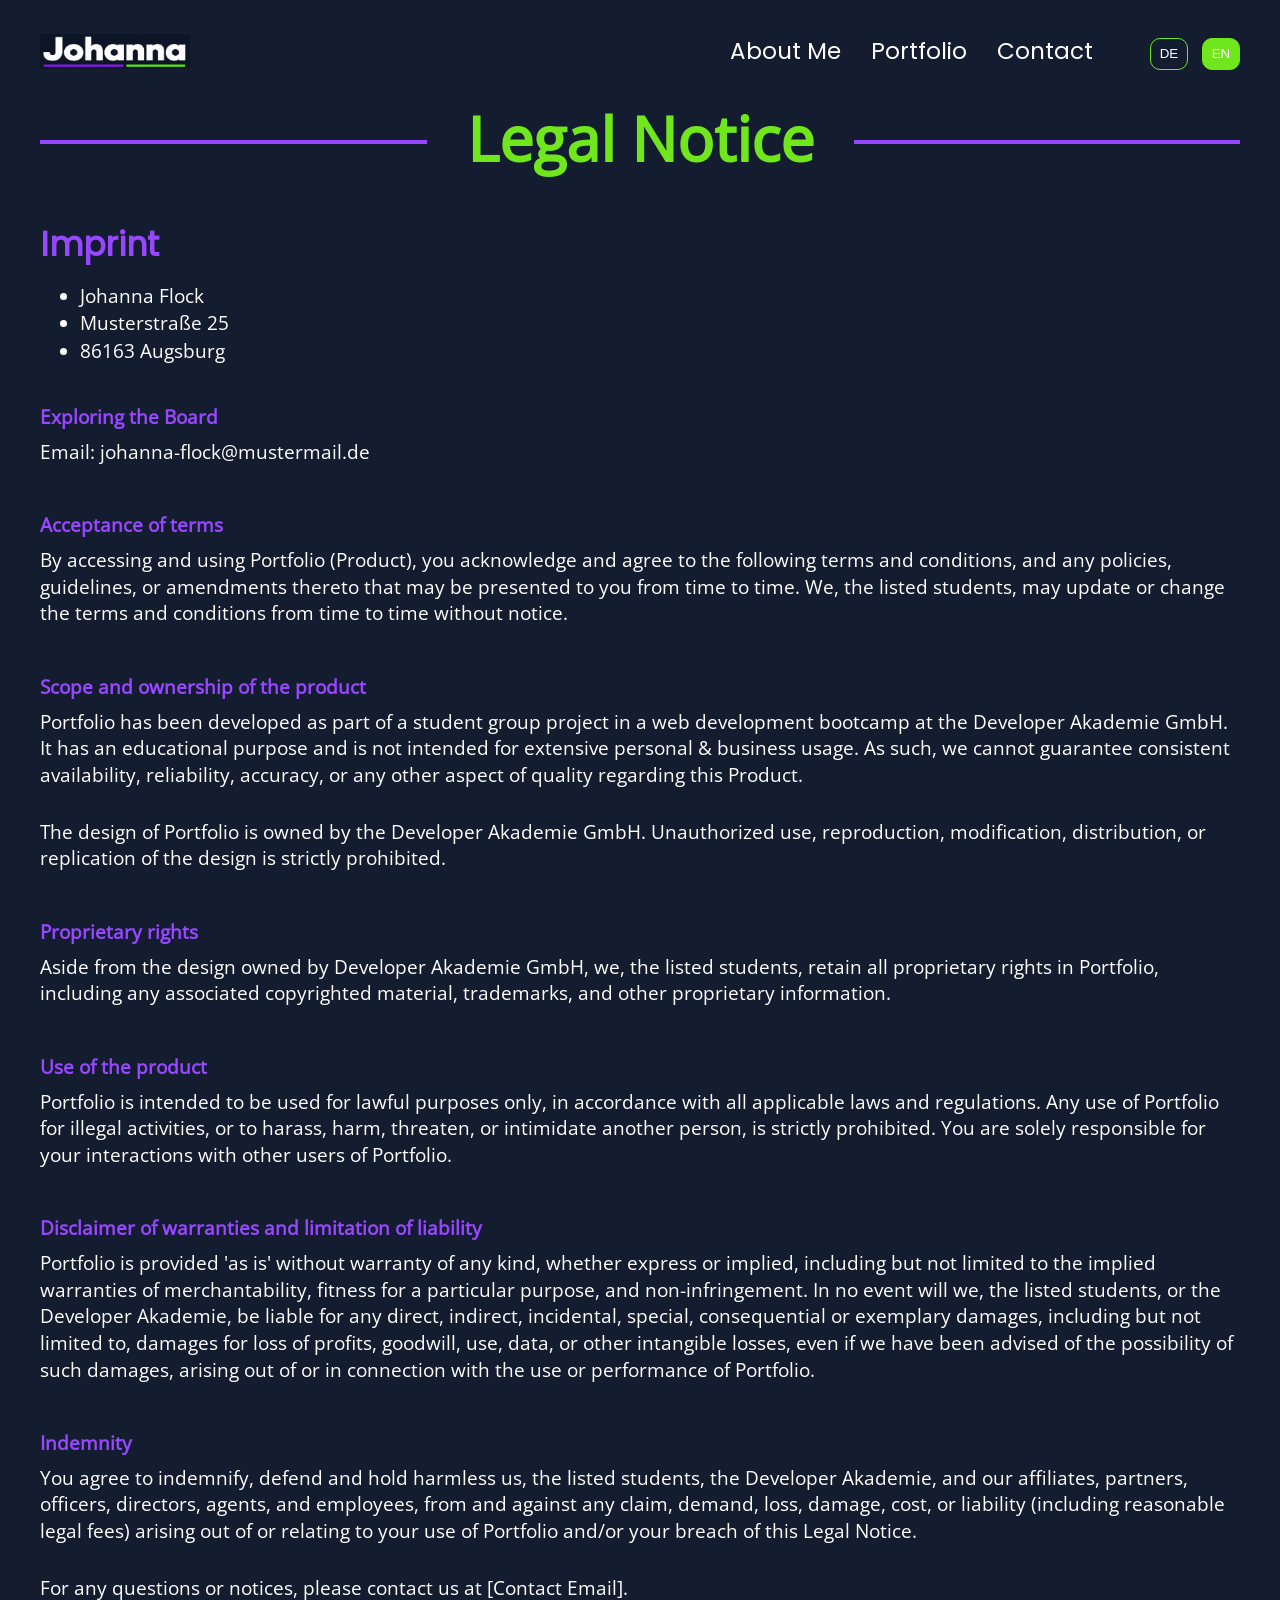
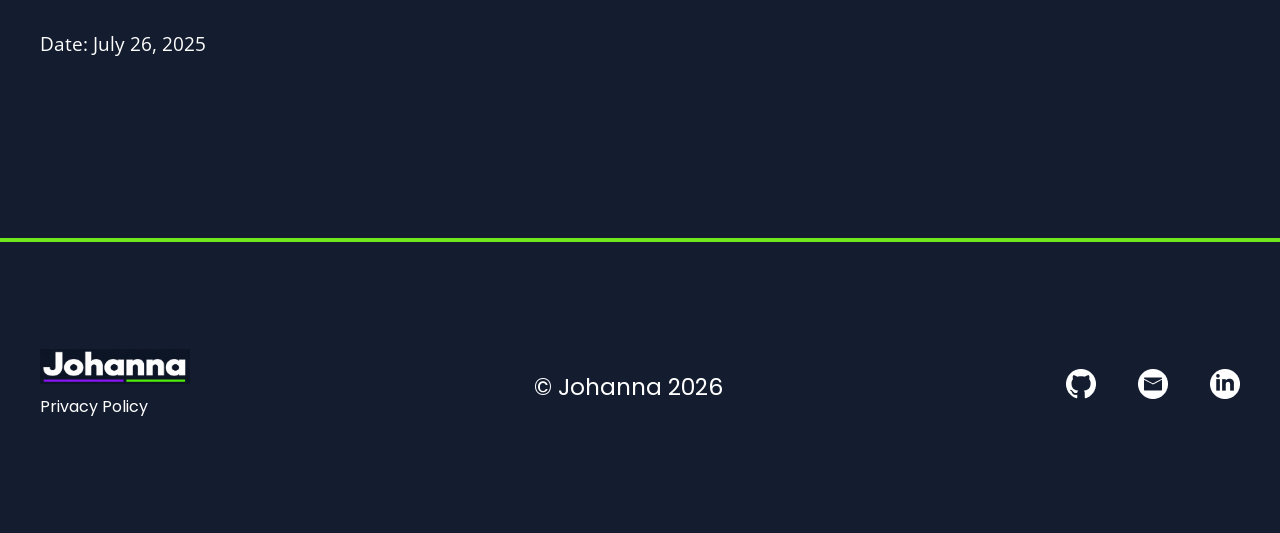
==== legal_notice.html @ 37750cba "legal notice, privacy policy responsive + translation, small adjustments mobile index.html" ====
<!DOCTYPE html>
<html lang="de">

<head>
    <meta charset="UTF-8">
    <meta name="viewport" content="width=device-width, initial-scale=1.0">
    <title>Legal_Notice</title>
    <link rel="stylesheet" href="css/style.css">
    <link rel="stylesheet" href="css/nav.css">
    <link rel="stylesheet" href="css/sections.css">
    <link rel="stylesheet" href="css/footer.css">
    <link rel="stylesheet" href="css/legal_notice.css">
</head>

<body>

    <!-- =========================
         HEADER / NAVBAR
    ========================== -->
    <header class="header">
        <nav class="navbar">
            <div class="navbar_container">
                <div class="navbar_name">
                    <a href="index.html#hero" class="nav_hero">
                        <img src="icons/Johannalogo.png" alt="Johanna Flock" class="nav_hero_img">
                    </a>
                </div>
                <div class="navbar_menu">
                    <div class="nav_links">
                        <a href="index.html#about" class="nav_btn subtitles" data-i18n="aboutTitle">
                            About me
                        </a>

                        <a href="index.html#portfolio" class="nav_btn subtitles" data-i18n="portfolioTitle">
                            Portfolio
                        </a>

                        <a href="index.html#contact" class="nav_btn subtitles" data-i18n="contactTitle">
                            Contact
                        </a>
                    </div>

                    <div class="language_switch">
                        <button class="language_btn active_language_button" data-language="de">
                            DE
                        </button>

                        <button class="language_btn" data-language="en">
                            EN
                        </button>
                    </div>

                </div>
                <button class="burger_menu" aria-label="Open menu" aria-expanded="false" aria-controls="mobile_menu">

                    <span></span>
                    <span></span>
                    <span></span>

                </button>

            </div>
            <div class="mobile_menu_overlay" id="mobile_menu">

                <div class="mobile_menu_content">

                    <div class="mobile_nav_links">

                        <a href="index.html#about" class="nav_btn subtitles mobile_nav_btn" data-i18n="aboutTitle">
                            About me
                        </a>

                        <a href="index.html#portfolio" class="nav_btn subtitles mobile_nav_btn" data-i18n="portfolioTitle">
                            Portfolio
                        </a>

                        <a href="index.html#contact" class="nav_btn subtitles mobile_nav_btn" data-i18n="contactTitle">
                            Contact
                        </a>

                        <div class="language_switch mobile_language_switch">
                            <button class="bold_font active_language_button" data-language="de">
                                DE
                            </button>

                            <span class="language_separator">/</span>

                            <button class="bold_font" data-language="en">
                                EN
                            </button>
                        </div>

                    </div>

                </div>

            </div>

        </nav>
    </header>

    <section class="legal_notice_section">
        <div class="legal_notice_wrapper">
            <a href="index.html" class="back_btn_link" >
                <img src="icons/goback.svg" alt="Back Button" class="back_btn">
            </a>
            <div class="legal_notice_head">
                <div class="violet_line_legal_notice"></div>
                <h5 data-i18n="legalNotice">Legal Notice</h5>
                <div class="violet_line_legal_notice2"></div>
            </div>
            <div class="legal_notice_content">
                <h4 class="different_font_size_h4" data-i18n="imprint">Imprint</h4>
                <ul>
                    <li>Johanna Flock</li>
                    <li>Musterstraße 25</li>
                    <li>86163 Augsburg</li>
                </ul>
                <p class="bold_violet_text" data-i18n="exploringBoard">Exploring the Board</p>
                <p class="legal_notice_text" data-i18n="email">Email: johanna-flock@mustermail.de<a href="mailto:johanna.j.f@web.de">
                    </a></p>
                <p class="bold_violet_text" data-i18n="acceptanceOfTerms">Acceptance of terms</p>
                <p class="legal_notice_text" data-i18n="acknowledgment"> >
                    By accessing and using Portfolio (Product), you acknowledge and agree to the following terms and
                    conditions, and any policies, guidelines, or amendments thereto that may be presented to you from
                    time to time. We, the listed students, may update or change the terms and conditions from time to
                    time without notice.</p>
                <p class="bold_violet_text" data-i18n="scopeAndOwnership">Scope and ownership of the product</p>
                <p class="legal_notice_text" data-i18n="portfolioDevelopment">
                    Portfolio has been developed as part of a student group project in a web development bootcamp at the
                    Developer Akademie GmbH. It has an educational purpose and is not intended for extensive personal &
                    business usage. As such, we cannot guarantee consistent availability, reliability, accuracy, or any
                    other aspect of quality regarding this Product.
                </p>
                <p class="legal_notice_text" data-i18n="designOwnership">
                    The design of Portfolio is owned by the Developer Akademie GmbH. Unauthorized use, reproduction,
                    modification, distribution, or replication of the design is strictly prohibited.
                </p>
                <p class="bold_violet_text" data-i18n="proprietaryRights">Proprietary rights</p>
                <p class="legal_notice_text" data-i18n="studentOwnership">Aside from the design owned by Developer Akademie GmbH, we, the listed
                    students, retain all
                    proprietary rights in Portfolio, including any associated copyrighted material, trademarks, and
                    other proprietary information.</p>
                <p class="bold_violet_text" data-i18n="useOfProduct">Use of the product</p>
                <p class="legal_notice_text" data-i18n="lawfulUse">
                    Portfolio is intended to be used for lawful purposes only, in accordance with all applicable laws
                    and regulations. Any use of Portfolio for illegal activities, or to harass, harm, threaten, or
                    intimidate another person, is strictly prohibited. You are solely responsible for your interactions
                    with other users of Portfolio.</p>
                <p class="bold_violet_text" data-i18n="disclaimerOfWarranties">Disclaimer of warranties and limitation of liability</p>
                <p class="legal_notice_text" data-i18n="portfolioProvidedAsIs">
                    Portfolio is provided "as is" without warranty of any kind, whether express
                    or implied, including but
                    not limited to the implied warranties of merchantability, fitness for a particular purpose, and
                    non-infringement. In no event will we, the listed students, or the Developer Akademie, be liable for
                    any direct, indirect, incidental, special, consequential or exemplary damages, including but not
                    limited to, damages for loss of profits, goodwill, use, data, or other intangible losses, even if we
                    have been advised of the possibility of such damages, arising out of or in connection with the use
                    or performance of Portfolio.</p>
                <p class="bold_violet_text" data-i18n="indemnity">Indemnity</p>
                <p class="legal_notice_text" data-i18n="yourAgreement">
                    You agree to indemnify, defend and hold harmless us, the listed students,
                    the Developer Akademie, and
                    our affiliates, partners, officers, directors, agents, and employees, from and against any claim,
                    demand, loss, damage, cost, or liability (including reasonable legal fees) arising out of or
                    relating to your use of Portfolio and/or your breach of this Legal Notice.</p>
                <p class="legal_notice_text" data-i18n="contactInformation">
                    For any questions or notices, please contact us at [Contact Email].
                </p>
                <p class="legal_notice_text" data-i18n="date">Date: July 26, 2025</p>











            </div>

        </div>

    </section>

    <footer class="portfolio_footer">
        <div class="footer_wrapper">
            <div class="footer_links">
                <a href="index.html#hero" class="nav_hero">
                    <img src="icons/Johannalogo.png" alt="Johanna Flock" class="nav_hero_img">
                </a>
                <a href="privacy_policy.html" class="footer_link">
                    Privacy Policy
                </a>
            </div>
            <p>&copy; Johanna 2026</p>
            <div class="footer_social_media">
                <a href="https://github.com/Johanna-Flock" target="_blank">
                    <img src="icons/github button.png" alt="GitHub" class="social_media_icon">
                </a>

                <a href="mailto:johanna.j.f@web.de">
                    <img src="icons/email button.png" alt="Email" class="social_media_icon">
                </a>

                <a href="https://www.linkedin.com" target="_blank">
                    <img src="icons/linkedin button.png" alt="LinkedIn" class="social_media_icon">
                </a>
            </div>
        </div>
        <div class="footer_wrapper_mobile">

            <a href="index.html#hero" class="nav_hero">
                <img src="icons/Johannalogo.png" alt="Johanna Flock" class="nav_hero_img">
            </a>
            <p>&copy; Johanna 2026</p>
            <div class="footer_social_media">
                <a href="https://github.com/Johanna-Flock" target="_blank">
                    <img src="icons/github button.png" alt="GitHub" class="social_media_icon">
                </a>

                <a href="mailto:johanna.j.f@web.de">
                    <img src="icons/email button.png" alt="Email" class="social_media_icon">
                </a>

                <a href="https://www.linkedin.com" target="_blank">
                    <img src="icons/linkedin button.png" alt="LinkedIn" class="social_media_icon">
                </a>
            </div>

            <div class="footer_links">
                <a href="privacy_policy.html" class="footer_link">
                    Privacy Policy
                </a>
            </div>

        </div>

    </footer>

    <script src="js/script.js"></script>
    <script src="js/translation.js"></script>

</body>

</html>
---- css/style.css ----
@font-face {
    font-family: 'Poppins';
    src: url('../fonts/Poppins-Regular.ttf') format('truetype');
    font-weight: 400;
    font-style: normal;
}

@font-face {
    font-family: 'Montserrat';
    src: url('../fonts/Montserrat-VariableFont_wght.ttf') format('truetype');
    font-weight: 400;
    font-style: normal;
}

@font-face {
    font-family: 'Open Sans';
    src: url('../fonts/OpenSans-VariableFont_wdth\,wght.ttf') format('truetype');
    font-weight: 400;
    font-style: normal;
}

h1 {
    font-family: Poppins;
    font-weight: 700;
    font-size: 128px;
    line-height: 120%;
    letter-spacing: 0%;
    margin: 0;
}

h2 {
    font-family: Poppins;
    font-weight: 700;
    font-size: 90px;
    line-height: 120%;
    letter-spacing: 0%;
    margin: 0;
}

h3 {
    font-family: Poppins;
    font-weight: 700;
    font-size: 32px;
    line-height: 120%;
    letter-spacing: 0%;
    margin: 0;
}

h4 {
    font-family: Poppins;
    font-weight: 700;
    font-size: 32px;
    line-height: 120%;
    letter-spacing: 0%;
    margin-top: 0;
    color: #9747FF;
    margin-bottom: 27px;
}

h5 {
    font-family: Open Sans;
    font-weight: 700;
    font-style: Bold;
    font-size: 61px;
    line-height: 120%;
    letter-spacing: 0%;
    color: #70E61C;
    margin-bottom:50px; 
}

.subtitles {
    font-family: Poppins;
    font-weight: 400;
    font-style: Regular;
    font-size: 23px;
    line-height: 120%;
    letter-spacing: 0%;
}

body {
    font-family: Poppins;
    font-weight: 400;
    font-style: Regular;
    font-size: 23px;
    line-height: 120%;
    letter-spacing: 0%;
    background: #141D2F;
    color: #FFFFFF;
    margin: 0;
}

@media (max-width: 1024px) {

    h2 {
        font-size: 70px;
    }

}

@media (max-width: 800px) {

    h2 {
        font-size: 50px;
    }

    body {
        font-size: 20px;
    }

    h3 {
        font-size: 25px;
    }

}

@media (max-width: 650px) {

    h2 {
        font-size: 45px;
    }

    body {
        font-size: 16px;
    }

    h3 {
        font-size: 24px;
    }

}
---- css/nav.css ----
.navbar {
    position: fixed;
    top: 0;
    left: 0;
    width: 100%;
    height: 110px;
    background: #141D2F;
    z-index: 10000;
}

.navbar_container {
    width: 100%;
    max-width: 1440px;
    height: 100%;
    margin: 0 auto;
    padding: 0 40px;
    box-sizing: border-box;
    display: flex;
    justify-content: space-between;
    align-items: center;
}

.nav_hero_img {
    width: 150px;
    height: 35px;
}

.navbar_menu {
    width: 510px;
    height: 35px;
    display: flex;
    flex-direction: row;
    justify-content: space-between;
}

.nav_links {
    width: 380px;
    height: 32px;
    font-family: Poppins;
    font-weight: 400;
    /* font-style: Regular; */
    font-size: 23px;
    line-height: 120%;
    letter-spacing: 0%;
    display: flex;
    flex-direction: row;
    justify-content: flex-start;
    gap: 30px;
}

.nav_btn:hover {
    color: #70E61C;
}

.nav_btn {
    position: relative;
    text-decoration: none;
}

.nav_btn.active::after {
    content: "";
    position: absolute;
    left: 0;
    bottom: -8px;
    width: 100%;
    height: 3px;
    background-color: #9747FF;
    border-radius: 2px;
}

.nav_btn.active::after {
    transform: scaleX(1);
}

a {
    text-decoration: none;
    color: #FFFFFF;
}

.language_switch {
    display: flex;
    flex-direction: row;
    gap: 14px;
}

.language_btn {
    border: 1px solid #70E61C;
    width: 38px;
    height: 32px;
    gap: 5px;
    padding-top: 5px;
    padding-right: 8px;
    padding-bottom: 5px;
    padding-left: 8px;
    border-radius: 10px;
    color: #FFFFFF;
    background-color: transparent;
}

.active_language_button {
    background-color: #70E61C;
}

.mobile_language_switch button {
    background: transparent;
    border: none;
    padding: 0;
    font: inherit;
    cursor: pointer;
    font-weight: 600;
    color:white; 
    font-size: 23px;
}

.burger_menu,
.mobile_menu_overlay {
    display: none;
}


@media (max-width: 1024px) {

    .burger_menu {
        display: flex;
        flex-direction: column;
        justify-content: space-between;
        width: 32px;
        height: 24px;
        padding: 0;
        border: none;
        background: transparent;
        cursor: pointer;
        position: relative;
        z-index: 1002;
    }

    .burger_menu span {
        display: block;
        width: 100%;
        height: 2px;
        background-color: white;
        border-radius: 2px;
        transition: transform 0.3s ease,
            opacity 0.3s ease;
    }

    .navbar_menu {
        display: none;
    }

    .mobile_menu_overlay {
        position: fixed;
        top: 0;
        left: 0;
        width: 100%;
        height: 100vh;
        background: rgba(20, 29, 47, 0.95);
        display: flex;
        justify-content: center;
        align-items: center;
        transform: translateX(100%);
        transition: transform 0.8s ease;
        z-index: 1000;
    }

    .mobile_menu_overlay.open {
        transform: translateX(0);
    }

    .mobile_menu_content {
        display: flex;
        flex-direction: column;
        align-items: center;
        width: 100%;
        height: 100%;
        position: relative;
    }

    .mobile_nav_links {
        display: flex;
        flex-direction: column;
        align-items: center;
        gap: 40px;
        position: absolute;
        top: 50%;
        left: 50%;
        transform: translate(-50%, -50%);
    }

    .mobile_nav_btn {
        white-space: nowrap;
    }

    .burger_menu.open span:nth-child(1) {
        transform: translateY(10.5px) rotate(45deg);
    }

    .burger_menu.open span:nth-child(2) {
        opacity: 0;
    }

    .burger_menu.open span:nth-child(3) {
        transform: translateY(-10.5px) rotate(-45deg);
    }

    .mobile_language_switch {
        display: flex;
        align-items: center;
        gap: 10px;
    }

    .mobile_language_switch .language_btn {
        cursor: pointer;
    }

    .language_separator {
        color: white;
    }

    .mobile_language_switch .active_language_button {
    color: #70E61C;
    background-color: transparent;
}
}
---- css/sections.css ----
#about,
#portfolio,
#contact {
    scroll-margin-top: 130px;
}

.violet_line_legal_notice {
    width: 130px;
    height: 4px;
    background-color: #9747FF;
}

.violet_line_legal_notice2 {
    width: 500px;
    height: 4px;
    background-color: #9747FF;
}
---- css/footer.css ----
.portfolio_footer {
    height: 291px; 
    border-top: 4px solid #70E61C;
    display:flex; 
    justify-content: center; 
    align-items: center;
    z-index: 15;
    position: relative;
    background:#141D2F ;
}

.footer_wrapper {
    width: 100%;
    max-width: 1440px; 
    margin: 0 auto;
    padding: 0 40px;
    display:flex; 
    justify-content: space-between; 
    align-items: center;
}

.footer_social_media {
    display:flex; 
    gap: 42px; 
}

.footer_links {
    display:flex; 
    flex-direction: column;
    align-items: flex-start;
    font-size: 16px; 
}

.footer_links p {
    margin-top:0; 
    margin-bottom:0; 
}

.social_media_icon {
    width: 30px;
    height: 30px;
}

.social_media_icon:hover {
    transform: scale(1.3);
    transition: 0.3s ease;
}

.footer_link {
    position: relative;
    text-decoration: none;
    color: white;
    margin-bottom: 5px;
}

.footer_link::after {
    content: "";
    position: absolute;
    left: 0;
    bottom: 0;
    width: 100%;
    height: 3px;
    background-color: #70E61C;

    transform: scaleX(0);
    transform-origin: left;
    transition: transform 0.25s ease;
}

.footer_link:hover::after {
    transform: scaleX(1);
}

.footer_wrapper_mobile {
    display:none; 
}


@media (max-width: 850px) {

  .footer_wrapper {
    display:none; 
  }


  .footer_wrapper_mobile {
    display:flex; 
    flex-direction: column;
    justify-content: center; 
    align-items: center;
    gap: 20px; 
    margin-top: 60px;
   
  }

  .footer_wrapper_mobile .nav_hero {
    margin-bottom: 20px;
  }

  .portfolio_footer {
    height: 450px; 
  }
  
}
---- css/legal_notice.css ----
.legal_notice_section {
    display:flex; 
    margin-bottom: 150px; 
}

.legal_notice_head {
    display: flex; 
    justify-content: center;
    align-items: center;
    gap:20px; 
    position: relative;
    width: 100%;
}

.privacy_policy_head {
    position: relative;
    display: flex;
    align-items: center;
    justify-content: center;
    width: 100%;
}

.violet_line_legal_notice,
.violet_line_legal_notice2,
.violet_line_privacy,
.violet_line_privacy2 {
    position: absolute;
    height: 4px;
    background-color: #9747FF;
    top: 63%;
    transform: translateY(-50%);
}

.violet_line_legal_notice,
.violet_line_privacy {
    left: 0;
}

.violet_line_legal_notice2,
.violet_line_privacy2 {
    right: 0;
}

.legal_notice_content ul {
    font-size: 19px; 
    font-weight: 400;
    font-family: Open Sans;
    line-height: 120%;
    letter-spacing: 0%;
    margin-top:20px;
}

.legal_notice_content li {
    margin-bottom:5px; 
}

.legal_notice_wrapper {
    width: 100%;
    max-width: 1440px;
    padding: 0 40px;
    margin: 0 auto;
    display:flex; 
    flex-direction: column; 
}

.legal_notice_content {
    display:flex; 
    flex-direction: column;
}

.different_font_size_h4 {
    font-size: 33px;
    margin:0; 
}

.bold_violet_text {
    font-size: 19px; 
    color: #9747FF; 
    font-weight: 700;
    font-family: Open Sans;
    line-height: 120%;
    letter-spacing: 0%;
    margin-bottom:10px; 
}

.legal_notice_text {
    font-size: 19px; 
    font-weight: 400;
    font-family: Open Sans;
    line-height: 140%;
    letter-spacing: 0%;
    margin-top:0; 
    margin-bottom:30px; 
}

.privacy_policy_section {
    display:flex; 
    min-height: calc(100vh - 291px);
    height: auto;
}

.privacy_policy_wrapper {
    width: 100%;
    max-width: 1440px;
    padding: 0 40px;
    margin: 0 auto;
    display:flex; 
    flex-direction: column; 
}

.back_btn_link {
   display: none; 
}

.back_btn {
    width:39px; 
    height: 39px;
}


@media (max-width: 1024px) {

    .back_btn_link {
   display: flex;
   justify-content: flex-end; 
   margin-top: 120px; 
}

.legal_notice_head h5{
    margin-top: 0px; 
}

.privacy_policy_head h5{
    margin-top: 0px; 
}

.violet_line_legal_notice, .violet_line_legal_notice2, .violet_line_privacy, .violet_line_privacy2 {
    top:35%; 
}

}

@media (max-width: 620px) {
}


@media (max-width: 460px) {
    .legal_notice_head h5 {
        font-size: 42px;
    }

     .privacy_policy_head h5 {
        font-size: 38px;
    }

    .different_font_size_h4 {
    font-size: 24px;
    margin: 0; }
 
}

@media (max-width: 350px) {

  
}
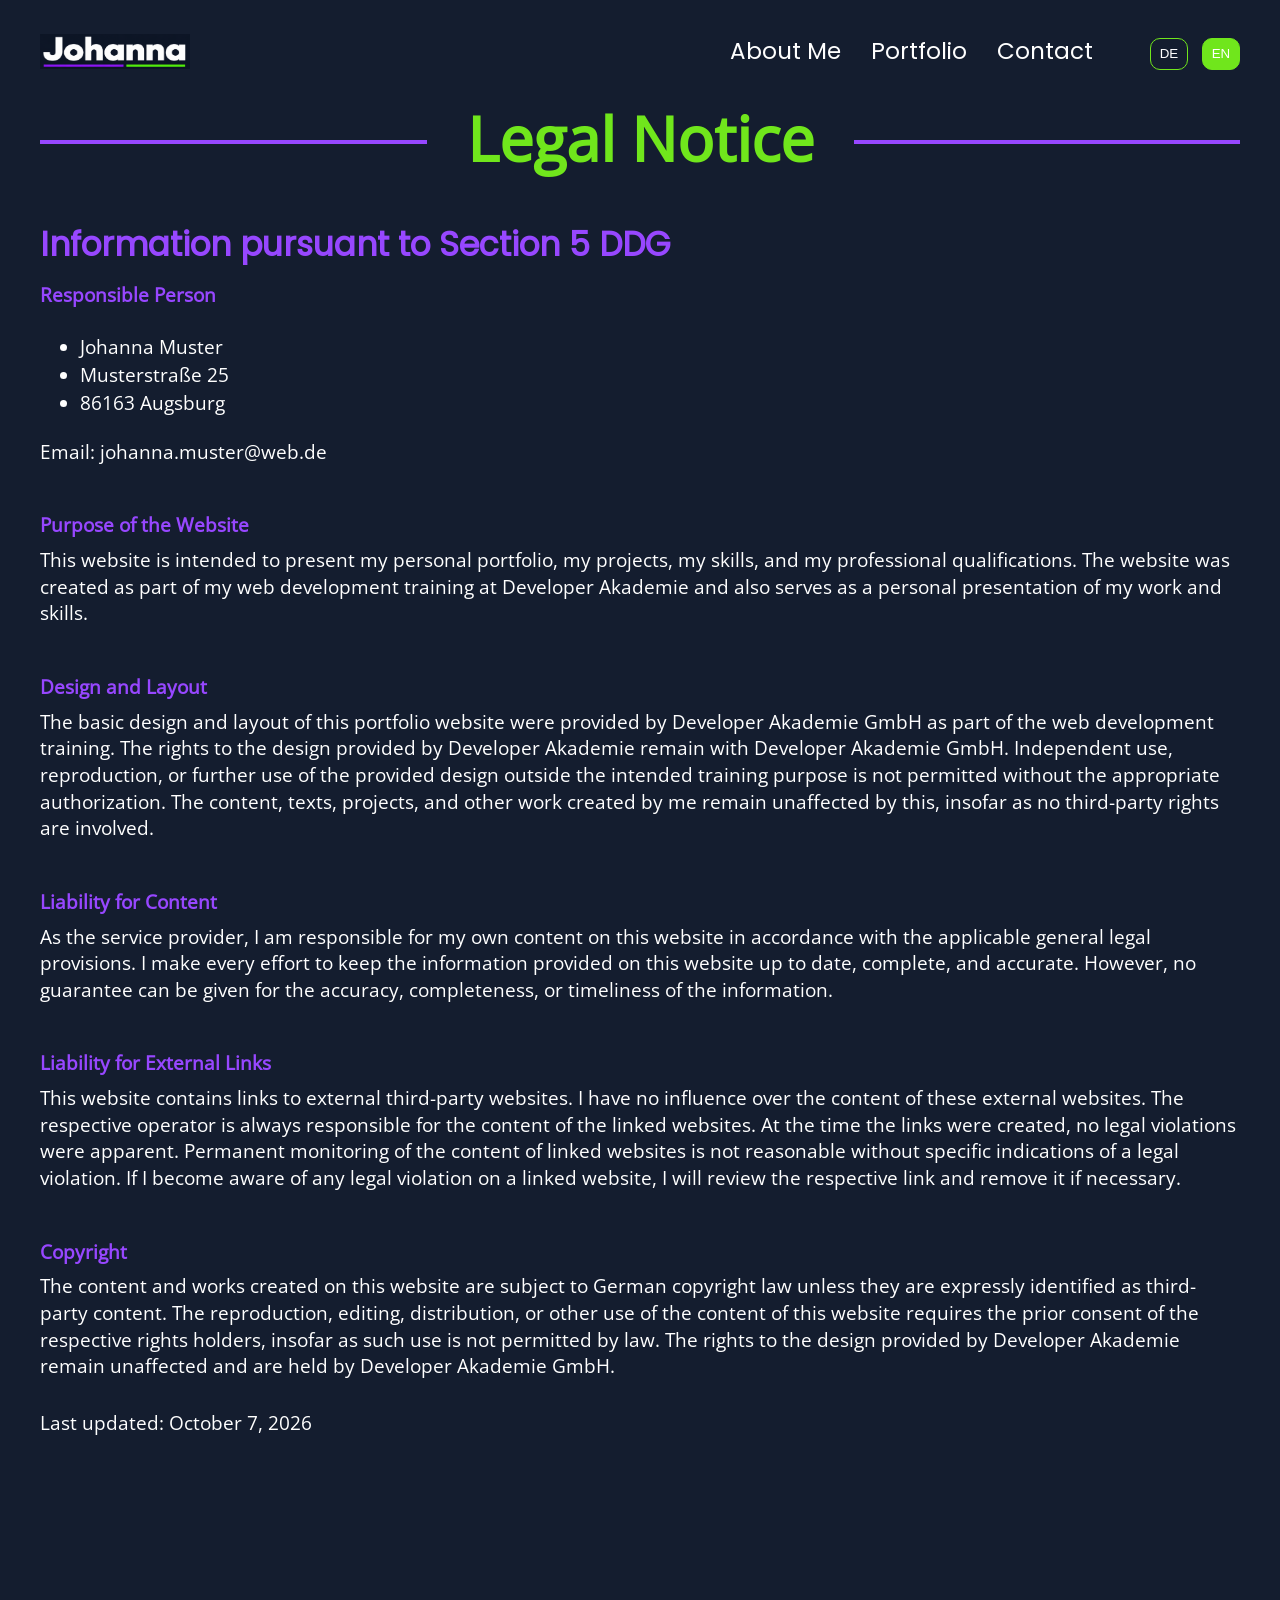
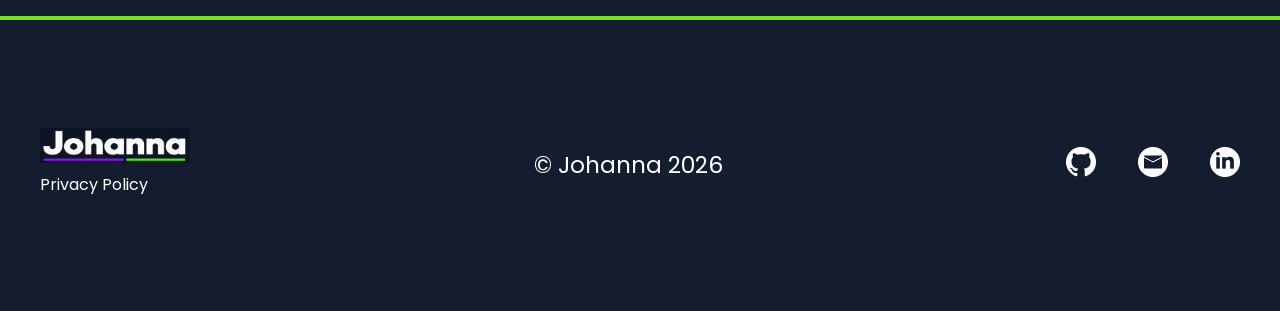
==== commit cd6074d9: "adjustments ico, privacy policy, legal notice content" ====
--- a/legal_notice.html
+++ b/legal_notice.html
@@ -4,7 +4,8 @@
 <head>
     <meta charset="UTF-8">
     <meta name="viewport" content="width=device-width, initial-scale=1.0">
-    <title>Legal_Notice</title>
+    <title data-i18n="legalNotice">Legal_Notice</title>
+    <link rel="icon" type="image/png" href="ico/favicon_portfolio.png">
     <link rel="stylesheet" href="css/style.css">
     <link rel="stylesheet" href="css/nav.css">
     <link rel="stylesheet" href="css/sections.css">
@@ -13,16 +14,12 @@
 </head>
 
 <body>
-
-    <!-- =========================
-         HEADER / NAVBAR
-    ========================== -->
     <header class="header">
         <nav class="navbar">
             <div class="navbar_container">
                 <div class="navbar_name">
                     <a href="index.html#hero" class="nav_hero">
-                        <img src="icons/Johannalogo.png" alt="Johanna Flock" class="nav_hero_img">
+                        <img src="ico/Johannalogo.png" alt="Johanna Flock" class="nav_hero_img">
                     </a>
                 </div>
                 <div class="navbar_menu">
@@ -30,16 +27,13 @@
                         <a href="index.html#about" class="nav_btn subtitles" data-i18n="aboutTitle">
                             About me
                         </a>
-
                         <a href="index.html#portfolio" class="nav_btn subtitles" data-i18n="portfolioTitle">
                             Portfolio
                         </a>
-
                         <a href="index.html#contact" class="nav_btn subtitles" data-i18n="contactTitle">
                             Contact
                         </a>
                     </div>
-
                     <div class="language_switch">
                         <button class="language_btn active_language_button" data-language="de">
                             DE
@@ -49,60 +43,45 @@
                             EN
                         </button>
                     </div>
-
                 </div>
                 <button class="burger_menu" aria-label="Open menu" aria-expanded="false" aria-controls="mobile_menu">
-
                     <span></span>
                     <span></span>
                     <span></span>
-
                 </button>
-
             </div>
             <div class="mobile_menu_overlay" id="mobile_menu">
-
                 <div class="mobile_menu_content">
-
                     <div class="mobile_nav_links">
-
                         <a href="index.html#about" class="nav_btn subtitles mobile_nav_btn" data-i18n="aboutTitle">
                             About me
                         </a>
-
-                        <a href="index.html#portfolio" class="nav_btn subtitles mobile_nav_btn" data-i18n="portfolioTitle">
+                        <a href="index.html#portfolio" class="nav_btn subtitles mobile_nav_btn"
+                            data-i18n="portfolioTitle">
                             Portfolio
                         </a>
-
                         <a href="index.html#contact" class="nav_btn subtitles mobile_nav_btn" data-i18n="contactTitle">
                             Contact
                         </a>
-
                         <div class="language_switch mobile_language_switch">
                             <button class="bold_font active_language_button" data-language="de">
                                 DE
                             </button>
-
                             <span class="language_separator">/</span>
-
                             <button class="bold_font" data-language="en">
                                 EN
                             </button>
                         </div>
-
                     </div>
-
                 </div>
-
             </div>
-
         </nav>
     </header>
 
     <section class="legal_notice_section">
         <div class="legal_notice_wrapper">
-            <a href="index.html" class="back_btn_link" >
-                <img src="icons/goback.svg" alt="Back Button" class="back_btn">
+            <a href="index.html" class="back_btn_link">
+                <img src="ico/goback.svg" alt="Back Button" class="back_btn">
             </a>
             <div class="legal_notice_head">
                 <div class="violet_line_legal_notice"></div>
@@ -110,139 +89,109 @@
                 <div class="violet_line_legal_notice2"></div>
             </div>
             <div class="legal_notice_content">
-                <h4 class="different_font_size_h4" data-i18n="imprint">Imprint</h4>
+                <h4 class="different_font_size_h4" data-i18n="imprint">Information pursuant to Section 5 DDG</h4>
+                <p class="bold_violet_text" data-i18n="responsable_person">Responsible Person</p>
                 <ul>
-                    <li>Johanna Flock</li>
+                    <li>Johanna Muster</li>
                     <li>Musterstraße 25</li>
                     <li>86163 Augsburg</li>
                 </ul>
-                <p class="bold_violet_text" data-i18n="exploringBoard">Exploring the Board</p>
-                <p class="legal_notice_text" data-i18n="email">Email: johanna-flock@mustermail.de<a href="mailto:johanna.j.f@web.de">
+
+                <p class="legal_notice_text" data-i18n="email">Email:johanna.muster@web.de<a
+                        href="mailto:johanna.j.f@web.de">
                     </a></p>
-                <p class="bold_violet_text" data-i18n="acceptanceOfTerms">Acceptance of terms</p>
-                <p class="legal_notice_text" data-i18n="acknowledgment"> >
-                    By accessing and using Portfolio (Product), you acknowledge and agree to the following terms and
-                    conditions, and any policies, guidelines, or amendments thereto that may be presented to you from
-                    time to time. We, the listed students, may update or change the terms and conditions from time to
-                    time without notice.</p>
-                <p class="bold_violet_text" data-i18n="scopeAndOwnership">Scope and ownership of the product</p>
-                <p class="legal_notice_text" data-i18n="portfolioDevelopment">
-                    Portfolio has been developed as part of a student group project in a web development bootcamp at the
-                    Developer Akademie GmbH. It has an educational purpose and is not intended for extensive personal &
-                    business usage. As such, we cannot guarantee consistent availability, reliability, accuracy, or any
-                    other aspect of quality regarding this Product.
+                <p class="bold_violet_text" data-i18n="purpose_website">Purpose of the Website</p>
+                <p class="legal_notice_text" data-i18n="purpose_information">
+                    This website is intended to present my personal portfolio, my projects, my skills, and my
+                    professional qualifications.
+                    The website was created as part of my web development training at Developer Akademie and also serves
+                    as a personal presentation of my work and skills.</p>
+                <p class="bold_violet_text" data-i18n="scopeAndOwnership">Design and Layout</p>
+                <p class="legal_notice_text" data-i18n="designOwnership">
+                    The basic design and layout of this portfolio website were provided by Developer Akademie GmbH as
+                    part of the web development training.
+                    The rights to the design provided by Developer Akademie remain with Developer Akademie GmbH.
+                    Independent use, reproduction, or further use of the provided design outside the intended training
+                    purpose is not permitted without the appropriate authorization.
+                    The content, texts, projects, and other work created by me remain unaffected by this, insofar as no
+                    third-party rights are involved.
                 </p>
-                <p class="legal_notice_text" data-i18n="designOwnership">
-                    The design of Portfolio is owned by the Developer Akademie GmbH. Unauthorized use, reproduction,
-                    modification, distribution, or replication of the design is strictly prohibited.
-                </p>
-                <p class="bold_violet_text" data-i18n="proprietaryRights">Proprietary rights</p>
-                <p class="legal_notice_text" data-i18n="studentOwnership">Aside from the design owned by Developer Akademie GmbH, we, the listed
-                    students, retain all
-                    proprietary rights in Portfolio, including any associated copyrighted material, trademarks, and
-                    other proprietary information.</p>
-                <p class="bold_violet_text" data-i18n="useOfProduct">Use of the product</p>
-                <p class="legal_notice_text" data-i18n="lawfulUse">
-                    Portfolio is intended to be used for lawful purposes only, in accordance with all applicable laws
-                    and regulations. Any use of Portfolio for illegal activities, or to harass, harm, threaten, or
-                    intimidate another person, is strictly prohibited. You are solely responsible for your interactions
-                    with other users of Portfolio.</p>
-                <p class="bold_violet_text" data-i18n="disclaimerOfWarranties">Disclaimer of warranties and limitation of liability</p>
-                <p class="legal_notice_text" data-i18n="portfolioProvidedAsIs">
-                    Portfolio is provided "as is" without warranty of any kind, whether express
-                    or implied, including but
-                    not limited to the implied warranties of merchantability, fitness for a particular purpose, and
-                    non-infringement. In no event will we, the listed students, or the Developer Akademie, be liable for
-                    any direct, indirect, incidental, special, consequential or exemplary damages, including but not
-                    limited to, damages for loss of profits, goodwill, use, data, or other intangible losses, even if we
-                    have been advised of the possibility of such damages, arising out of or in connection with the use
-                    or performance of Portfolio.</p>
-                <p class="bold_violet_text" data-i18n="indemnity">Indemnity</p>
-                <p class="legal_notice_text" data-i18n="yourAgreement">
-                    You agree to indemnify, defend and hold harmless us, the listed students,
-                    the Developer Akademie, and
-                    our affiliates, partners, officers, directors, agents, and employees, from and against any claim,
-                    demand, loss, damage, cost, or liability (including reasonable legal fees) arising out of or
-                    relating to your use of Portfolio and/or your breach of this Legal Notice.</p>
-                <p class="legal_notice_text" data-i18n="contactInformation">
-                    For any questions or notices, please contact us at [Contact Email].
-                </p>
-                <p class="legal_notice_text" data-i18n="date">Date: July 26, 2025</p>
-
-
-
-
-
-
-
-
-
-
-
+                <p class="bold_violet_text" data-i18n="liability_content">Liability for Content</p>
+                <p class="legal_notice_text" data-i18n="content_text">As the service provider, I am responsible for my
+                    own content on this website in accordance with the applicable general legal provisions.
+                    I make every effort to keep the information provided on this website up to date, complete, and
+                    accurate. However, no guarantee can be given for the accuracy, completeness, or timeliness of the
+                    information.</p>
+                <p class="bold_violet_text" data-i18n="liability_external_links">Liability for External Links</p>
+                <p class="legal_notice_text" data-i18n="liability_external_links_text">
+                    This website contains links to external third-party websites. I have no influence over the content
+                    of these external websites.
+                    The respective operator is always responsible for the content of the linked websites. At the time
+                    the links were created, no legal violations were apparent. Permanent monitoring of the content of
+                    linked websites is not reasonable without specific indications of a legal violation.
+                    If I become aware of any legal violation on a linked website, I will review the respective link and
+                    remove it if necessary.</p>
+                <p class="bold_violet_text" data-i18n="copyright">Copyright</p>
+                <p class="legal_notice_text" data-i18n="copyright_text">
+                    The content and works created on this website are subject to German copyright law unless they are
+                    expressly identified as third-party content.
+                    The reproduction, editing, distribution, or other use of the content of this website requires the
+                    prior consent of the respective rights holders, insofar as such use is not permitted by law.
+                    The rights to the design provided by Developer Akademie remain unaffected and are held by Developer
+                    Akademie GmbH.</p>
+                <p class="legal_notice_text" data-i18n="date">Last updated: October 7, 2026</p>
             </div>
-
         </div>
-
     </section>
 
     <footer class="portfolio_footer">
         <div class="footer_wrapper">
             <div class="footer_links">
                 <a href="index.html#hero" class="nav_hero">
-                    <img src="icons/Johannalogo.png" alt="Johanna Flock" class="nav_hero_img">
+                    <img src="ico/Johannalogo.png" alt="Johanna Flock" class="nav_hero_img">
                 </a>
-                <a href="privacy_policy.html" class="footer_link">
+                <a href="privacy_policy.html" class="footer_link" data-i18n="privacyPolicy">
                     Privacy Policy
                 </a>
             </div>
             <p>&copy; Johanna 2026</p>
             <div class="footer_social_media">
                 <a href="https://github.com/Johanna-Flock" target="_blank">
-                    <img src="icons/github button.png" alt="GitHub" class="social_media_icon">
+                    <img src="ico/github button.png" alt="GitHub" class="social_media_icon">
                 </a>
-
                 <a href="mailto:johanna.j.f@web.de">
-                    <img src="icons/email button.png" alt="Email" class="social_media_icon">
+                    <img src="ico/email button.png" alt="Email" class="social_media_icon">
                 </a>
-
                 <a href="https://www.linkedin.com" target="_blank">
-                    <img src="icons/linkedin button.png" alt="LinkedIn" class="social_media_icon">
+                    <img src="ico/linkedin button.png" alt="LinkedIn" class="social_media_icon">
                 </a>
             </div>
         </div>
         <div class="footer_wrapper_mobile">
-
             <a href="index.html#hero" class="nav_hero">
-                <img src="icons/Johannalogo.png" alt="Johanna Flock" class="nav_hero_img">
+                <img src="ico/Johannalogo.png" alt="Johanna Flock" class="nav_hero_img">
             </a>
             <p>&copy; Johanna 2026</p>
             <div class="footer_social_media">
                 <a href="https://github.com/Johanna-Flock" target="_blank">
-                    <img src="icons/github button.png" alt="GitHub" class="social_media_icon">
+                    <img src="ico/github button.png" alt="GitHub" class="social_media_icon">
                 </a>
-
                 <a href="mailto:johanna.j.f@web.de">
-                    <img src="icons/email button.png" alt="Email" class="social_media_icon">
+                    <img src="ico/email button.png" alt="Email" class="social_media_icon">
                 </a>
-
                 <a href="https://www.linkedin.com" target="_blank">
-                    <img src="icons/linkedin button.png" alt="LinkedIn" class="social_media_icon">
+                    <img src="ico/linkedin button.png" alt="LinkedIn" class="social_media_icon">
                 </a>
             </div>
-
             <div class="footer_links">
-                <a href="privacy_policy.html" class="footer_link">
+                <a href="privacy_policy.html" class="footer_link" data-i18n="privacyPolicy">
                     Privacy Policy
                 </a>
             </div>
-
         </div>
-
     </footer>
-
     <script src="js/script.js"></script>
     <script src="js/translation.js"></script>
-
 </body>
 
 </html>
--- a/css/style.css
+++ b/css/style.css
@@ -65,7 +65,7 @@
     line-height: 120%;
     letter-spacing: 0%;
     color: #70E61C;
-    margin-bottom:50px; 
+    margin-bottom: 50px;
 }
 
 .subtitles {
--- a/css/nav.css
+++ b/css/nav.css
@@ -108,7 +108,7 @@
     font: inherit;
     cursor: pointer;
     font-weight: 600;
-    color:white; 
+    color: white;
     font-size: 23px;
 }
 
@@ -116,7 +116,6 @@
 .mobile_menu_overlay {
     display: none;
 }
-
 
 @media (max-width: 1024px) {
 
@@ -218,7 +217,8 @@
     }
 
     .mobile_language_switch .active_language_button {
-    color: #70E61C;
-    background-color: transparent;
-}
-}
+        color: #70E61C;
+        background-color: transparent;
+    }
+
+}
--- a/css/legal_notice.css
+++ b/css/legal_notice.css
@@ -1,13 +1,13 @@
 .legal_notice_section {
-    display:flex; 
-    margin-bottom: 150px; 
+    display: flex;
+    margin-bottom: 150px;
 }
 
 .legal_notice_head {
-    display: flex; 
+    display: flex;
     justify-content: center;
     align-items: center;
-    gap:20px; 
+    gap: 20px;
     position: relative;
     width: 100%;
 }
@@ -42,16 +42,29 @@
 }
 
 .legal_notice_content ul {
-    font-size: 19px; 
+    font-size: 19px;
     font-weight: 400;
     font-family: Open Sans;
     line-height: 120%;
     letter-spacing: 0%;
-    margin-top:20px;
+    margin-top: 20px;
+}
+
+.privacy_policy_wrapper ul {
+    font-size: 19px;
+    font-weight: 400;
+    font-family: Open Sans;
+    line-height: 120%;
+    letter-spacing: 0%;
+    margin:0; 
+}
+
+.privacy_policy_wrapper li {
+    margin-bottom: 5px;
 }
 
 .legal_notice_content li {
-    margin-bottom:5px; 
+    margin-bottom: 5px;
 }
 
 .legal_notice_wrapper {
@@ -59,42 +72,64 @@
     max-width: 1440px;
     padding: 0 40px;
     margin: 0 auto;
-    display:flex; 
-    flex-direction: column; 
+    display: flex;
+    flex-direction: column;
 }
 
 .legal_notice_content {
-    display:flex; 
+    display: flex;
     flex-direction: column;
 }
 
 .different_font_size_h4 {
     font-size: 33px;
-    margin:0; 
+    margin: 0;
 }
 
 .bold_violet_text {
-    font-size: 19px; 
-    color: #9747FF; 
+    font-size: 19px;
+    color: #9747FF;
     font-weight: 700;
     font-family: Open Sans;
     line-height: 120%;
     letter-spacing: 0%;
-    margin-bottom:10px; 
+    margin-bottom: 10px;
 }
 
 .legal_notice_text {
-    font-size: 19px; 
+    font-size: 19px;
     font-weight: 400;
     font-family: Open Sans;
     line-height: 140%;
     letter-spacing: 0%;
-    margin-top:0; 
-    margin-bottom:30px; 
+    margin-top: 0;
+    margin-bottom: 30px;
 }
 
+.bold_violet_text_policy_privacy {
+    font-size: 19px;
+    color: #9747FF;
+    font-weight: 700;
+    font-family: Open Sans;
+    line-height: 120%;
+    letter-spacing: 0%;
+    margin-bottom: 10px;
+    margin-top: 30px;
+}
+
+.policy_privacy_text {
+    font-size: 19px;
+    font-weight: 400;
+    font-family: Open Sans;
+    line-height: 140%;
+    letter-spacing: 0%;
+    margin-top: 0;
+    margin-bottom: 20px;
+}
+
+
 .privacy_policy_section {
-    display:flex; 
+    display: flex;
     min-height: calc(100vh - 291px);
     height: auto;
 }
@@ -104,65 +139,56 @@
     max-width: 1440px;
     padding: 0 40px;
     margin: 0 auto;
-    display:flex; 
-    flex-direction: column; 
+    display: flex;
+    flex-direction: column;
 }
 
 .back_btn_link {
-   display: none; 
+    display: none;
 }
 
 .back_btn {
-    width:39px; 
+    width: 39px;
     height: 39px;
 }
-
 
 @media (max-width: 1024px) {
 
     .back_btn_link {
-   display: flex;
-   justify-content: flex-end; 
-   margin-top: 120px; 
-}
+        display: flex;
+        justify-content: flex-end;
+        margin-top: 120px;
+    }
 
-.legal_notice_head h5{
-    margin-top: 0px; 
-}
+    .legal_notice_head h5 {
+        margin-top: 0px;
+    }
 
-.privacy_policy_head h5{
-    margin-top: 0px; 
-}
+    .privacy_policy_head h5 {
+        margin-top: 0px;
+    }
 
-.violet_line_legal_notice, .violet_line_legal_notice2, .violet_line_privacy, .violet_line_privacy2 {
-    top:35%; 
-}
+    .violet_line_legal_notice,
+    .violet_line_legal_notice2,
+    .violet_line_privacy,
+    .violet_line_privacy2 {
+        top: 35%;
+    }
 
 }
-
-@media (max-width: 620px) {
-}
-
 
 @media (max-width: 460px) {
     .legal_notice_head h5 {
         font-size: 42px;
     }
 
-     .privacy_policy_head h5 {
+    .privacy_policy_head h5 {
         font-size: 38px;
     }
 
     .different_font_size_h4 {
-    font-size: 24px;
-    margin: 0; }
- 
+        font-size: 24px;
+        margin: 0;
+    }
+
 }
-
-@media (max-width: 350px) {
-
-  
-}
-
-
-
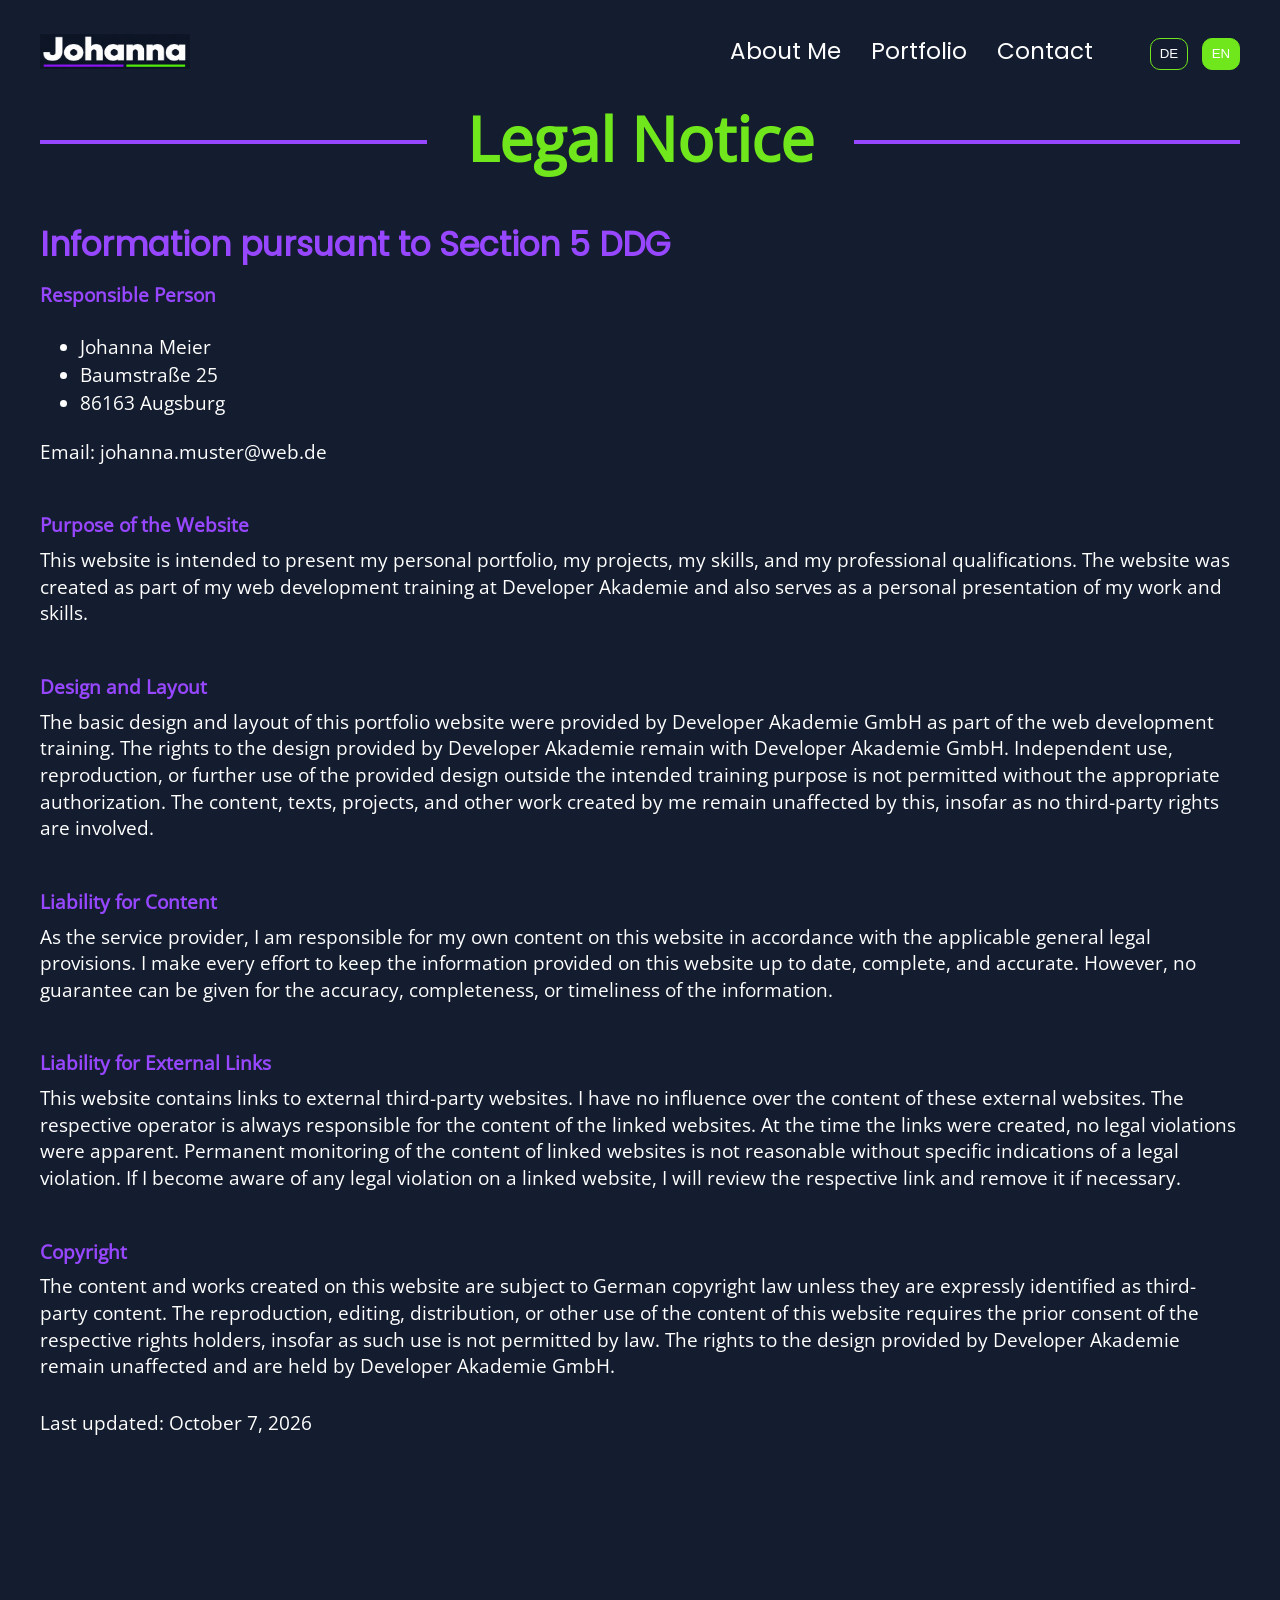
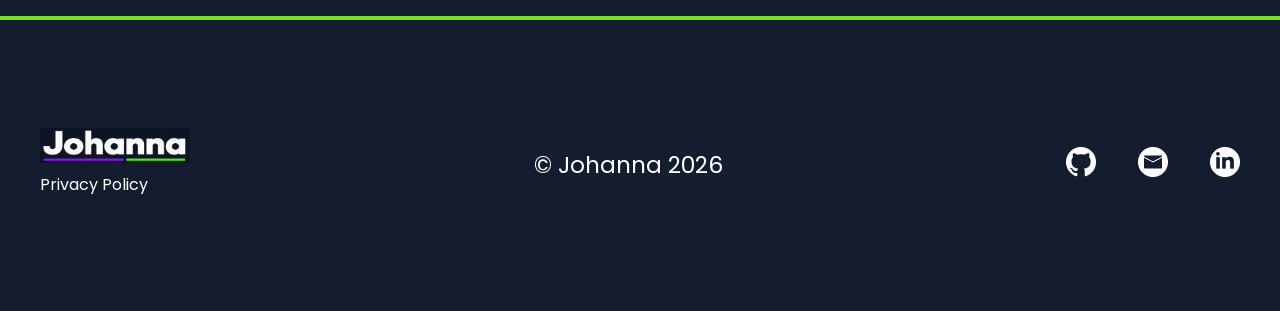
==== commit 5e6794d9: "bugfixes, adjustments, animations, html smooth scroll behavior" ====
--- a/legal_notice.html
+++ b/legal_notice.html
@@ -92,8 +92,8 @@
                 <h4 class="different_font_size_h4" data-i18n="imprint">Information pursuant to Section 5 DDG</h4>
                 <p class="bold_violet_text" data-i18n="responsable_person">Responsible Person</p>
                 <ul>
-                    <li>Johanna Muster</li>
-                    <li>Musterstraße 25</li>
+                    <li>Johanna Meier</li>
+                    <li>Baumstraße 25</li>
                     <li>86163 Augsburg</li>
                 </ul>
 
--- a/css/style.css
+++ b/css/style.css
@@ -89,6 +89,80 @@
     margin: 0;
 }
 
+.feedback_overlay {
+    position: fixed;
+    inset: 0;
+    z-index: 9999;
+    display: flex;
+    justify-content: center;
+    align-items: center;
+    background: rgba(0, 0, 0, 0.5);
+    opacity: 0;
+    visibility: hidden;
+    pointer-events: none;
+    transition: opacity 0.3s ease, visibility 0.3s ease;
+}
+
+.feedback_overlay.visible {
+    opacity: 1;
+    visibility: visible;
+    pointer-events: auto;
+}
+
+.feedback_box {
+    width: 90%;
+    max-width: 400px;
+    padding: 30px;
+    border: 5px solid #70E61C;
+    border-radius: 12px;
+    background: #141D2F;
+    color: white;
+    text-align: center;
+}
+
+.feedback_icon {
+    font-size: 40px;
+    font-weight: bold;
+    margin-bottom: 15px;
+}
+
+.feedback_title {
+    font-size: 24px;
+    margin-bottom: 10px;
+}
+
+.feedback_message {
+    font-size: 16px;
+    line-height: 1.5;
+}
+
+.feedback_content {
+    display: none;
+}
+
+.feedback_overlay.success .feedback_success {
+    display: block;
+}
+
+.feedback_overlay.error .feedback_error {
+    display: block;
+}
+
+.feedback_overlay.success .feedback_icon::before {
+    content: "\2713";
+    color: #70E61C;
+}
+
+.feedback_overlay.error .feedback_icon::before {
+    content: "!";
+    color: #ff4d4d;
+}
+
+.submit_btn:disabled {
+    opacity: 0.5;
+    cursor: not-allowed;
+}
+
 @media (max-width: 1024px) {
 
     h2 {
--- a/css/nav.css
+++ b/css/nav.css
@@ -38,7 +38,6 @@
     height: 32px;
     font-family: Poppins;
     font-weight: 400;
-    /* font-style: Regular; */
     font-size: 23px;
     line-height: 120%;
     letter-spacing: 0%;
--- a/css/sections.css
+++ b/css/sections.css
@@ -1,18 +1,10 @@
-
 #about,
 #portfolio,
 #contact {
     scroll-margin-top: 130px;
 }
 
-.violet_line_legal_notice {
-    width: 130px;
-    height: 4px;
-    background-color: #9747FF;
+html {
+    scroll-behavior: smooth;
+    overflow-x: clip;
 }
-
-.violet_line_legal_notice2 {
-    width: 500px;
-    height: 4px;
-    background-color: #9747FF;
-}
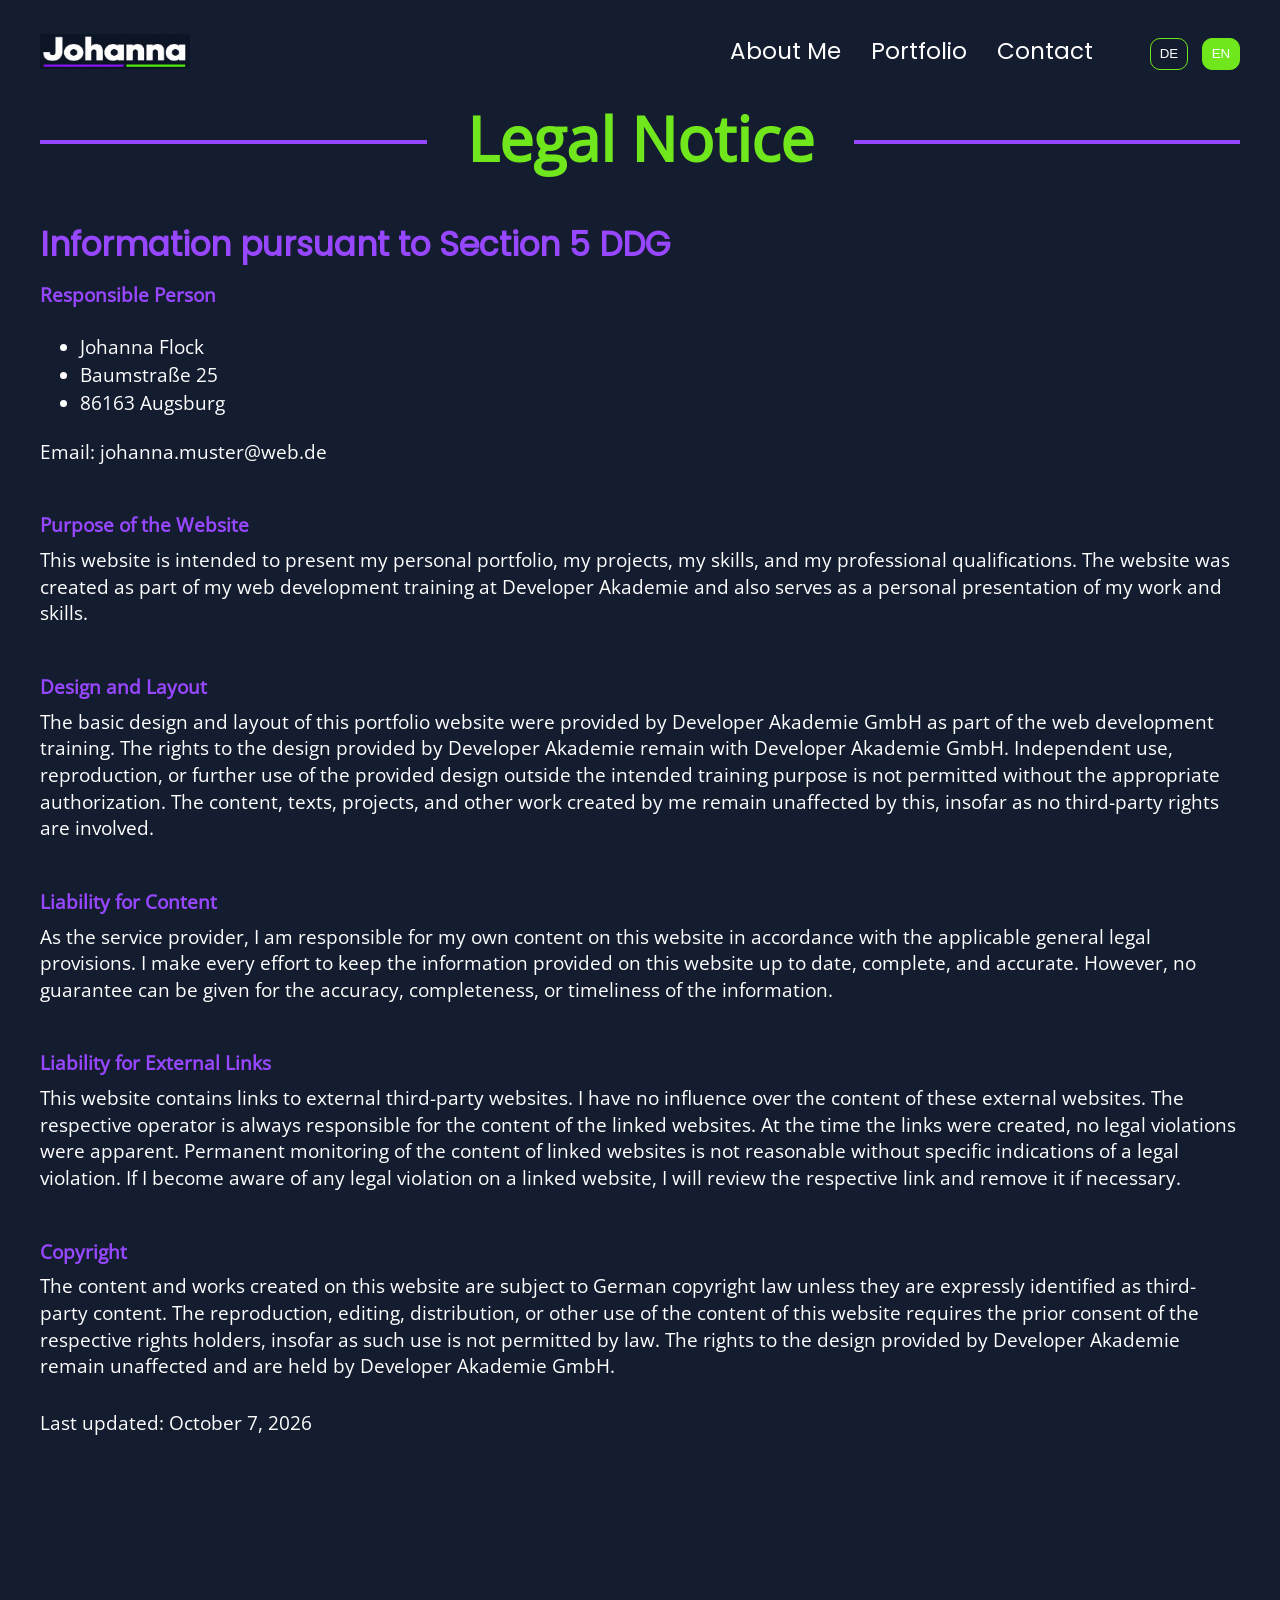
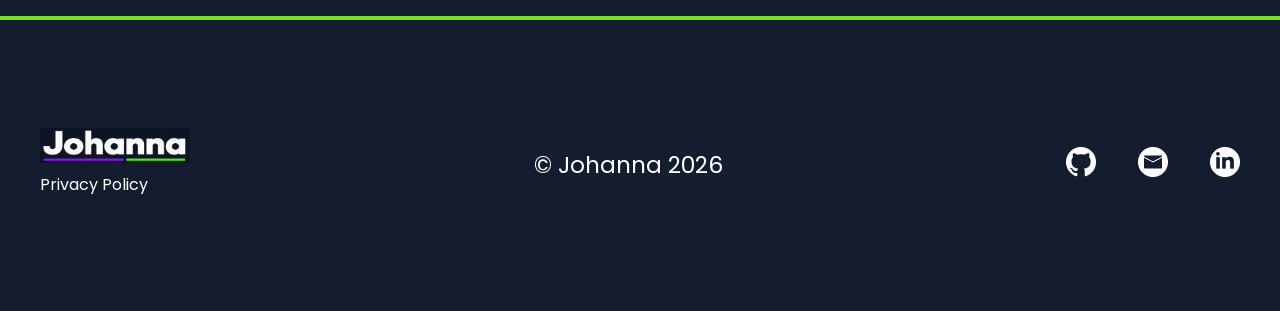
==== commit 5d646a48: "smaller pics" ====
--- a/legal_notice.html
+++ b/legal_notice.html
@@ -92,7 +92,7 @@
                 <h4 class="different_font_size_h4" data-i18n="imprint">Information pursuant to Section 5 DDG</h4>
                 <p class="bold_violet_text" data-i18n="responsable_person">Responsible Person</p>
                 <ul>
-                    <li>Johanna Meier</li>
+                    <li>Johanna Flock</li>
                     <li>Baumstraße 25</li>
                     <li>86163 Augsburg</li>
                 </ul>
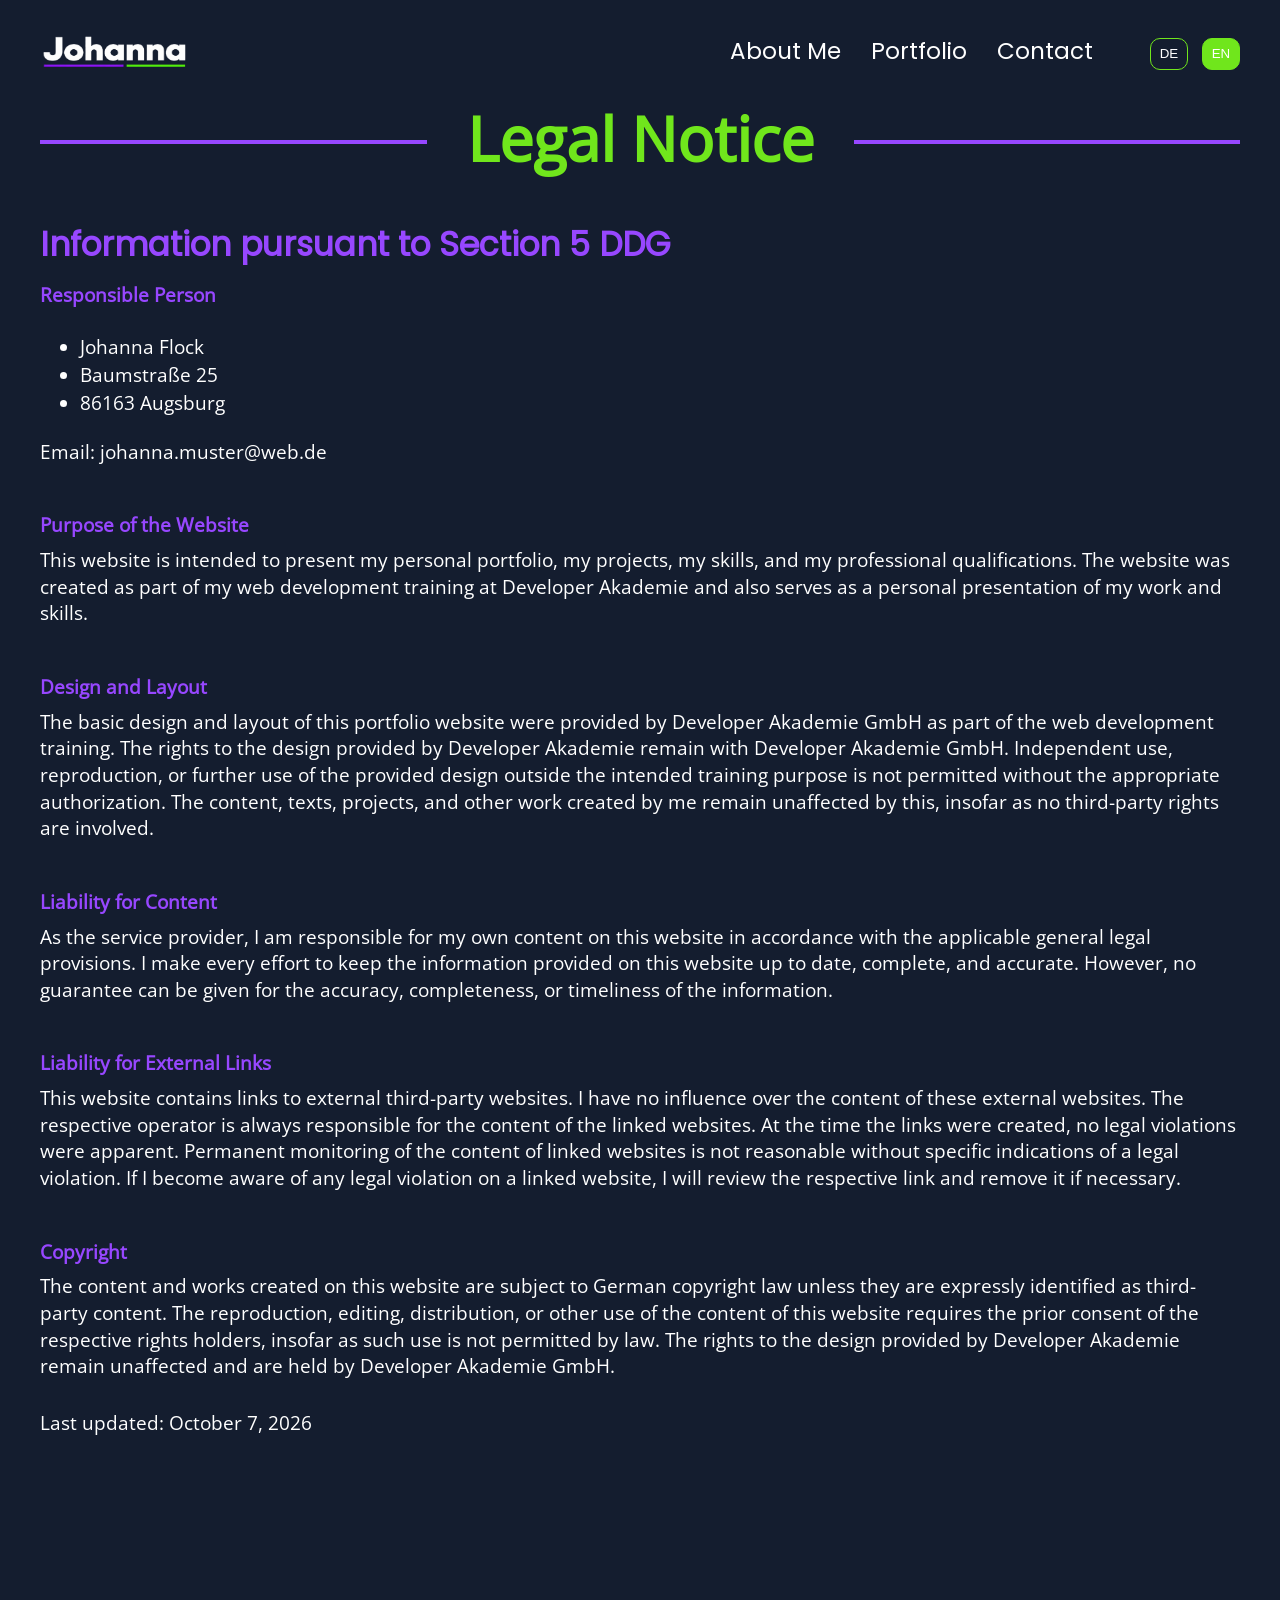
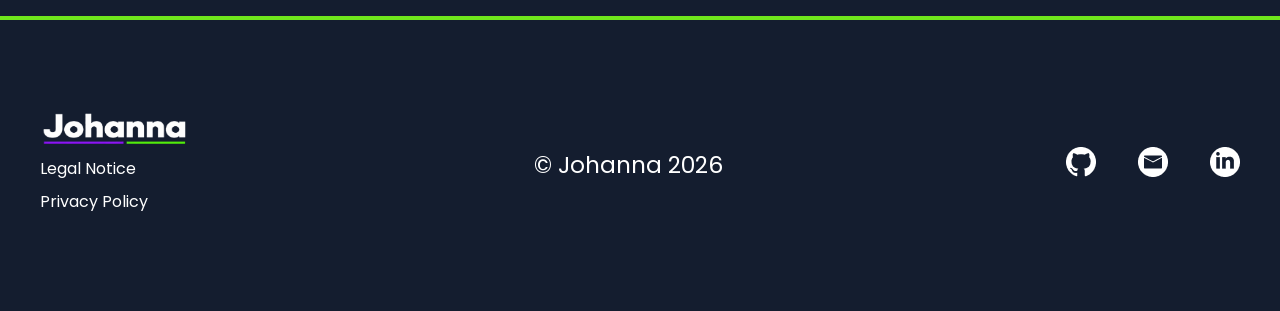
==== commit b1276e2d: "svgs, adjusments footer, nav bar scroll transition, logo adjustment" ====
--- a/legal_notice.html
+++ b/legal_notice.html
@@ -150,6 +150,9 @@
                 <a href="index.html#hero" class="nav_hero">
                     <img src="ico/Johannalogo.png" alt="Johanna Flock" class="nav_hero_img">
                 </a>
+                <a href="legal_notice.html" class="footer_link" data-i18n="legalNotice">
+                    Legal Notice
+                </a>
                 <a href="privacy_policy.html" class="footer_link" data-i18n="privacyPolicy">
                     Privacy Policy
                 </a>
@@ -184,6 +187,9 @@
                 </a>
             </div>
             <div class="footer_links">
+                <a href="legal_notice.html" class="footer_link" data-i18n="legalNotice">
+                    Legal Notice
+                </a>
                 <a href="privacy_policy.html" class="footer_link" data-i18n="privacyPolicy">
                     Privacy Policy
                 </a>
--- a/css/nav.css
+++ b/css/nav.css
@@ -6,7 +6,17 @@
     height: 110px;
     background: #141D2F;
     z-index: 10000;
-}
+    transition: background 0.3s ease,
+                backdrop-filter 0.3s ease;
+    -webkit-backdrop-filter: blur(0);
+}
+
+.navbar.scrolled {
+    background: rgba(20, 29, 47, 0.65);
+    backdrop-filter: blur(14px);
+    -webkit-backdrop-filter: blur(14px);
+}
+
 
 .navbar_container {
     width: 100%;
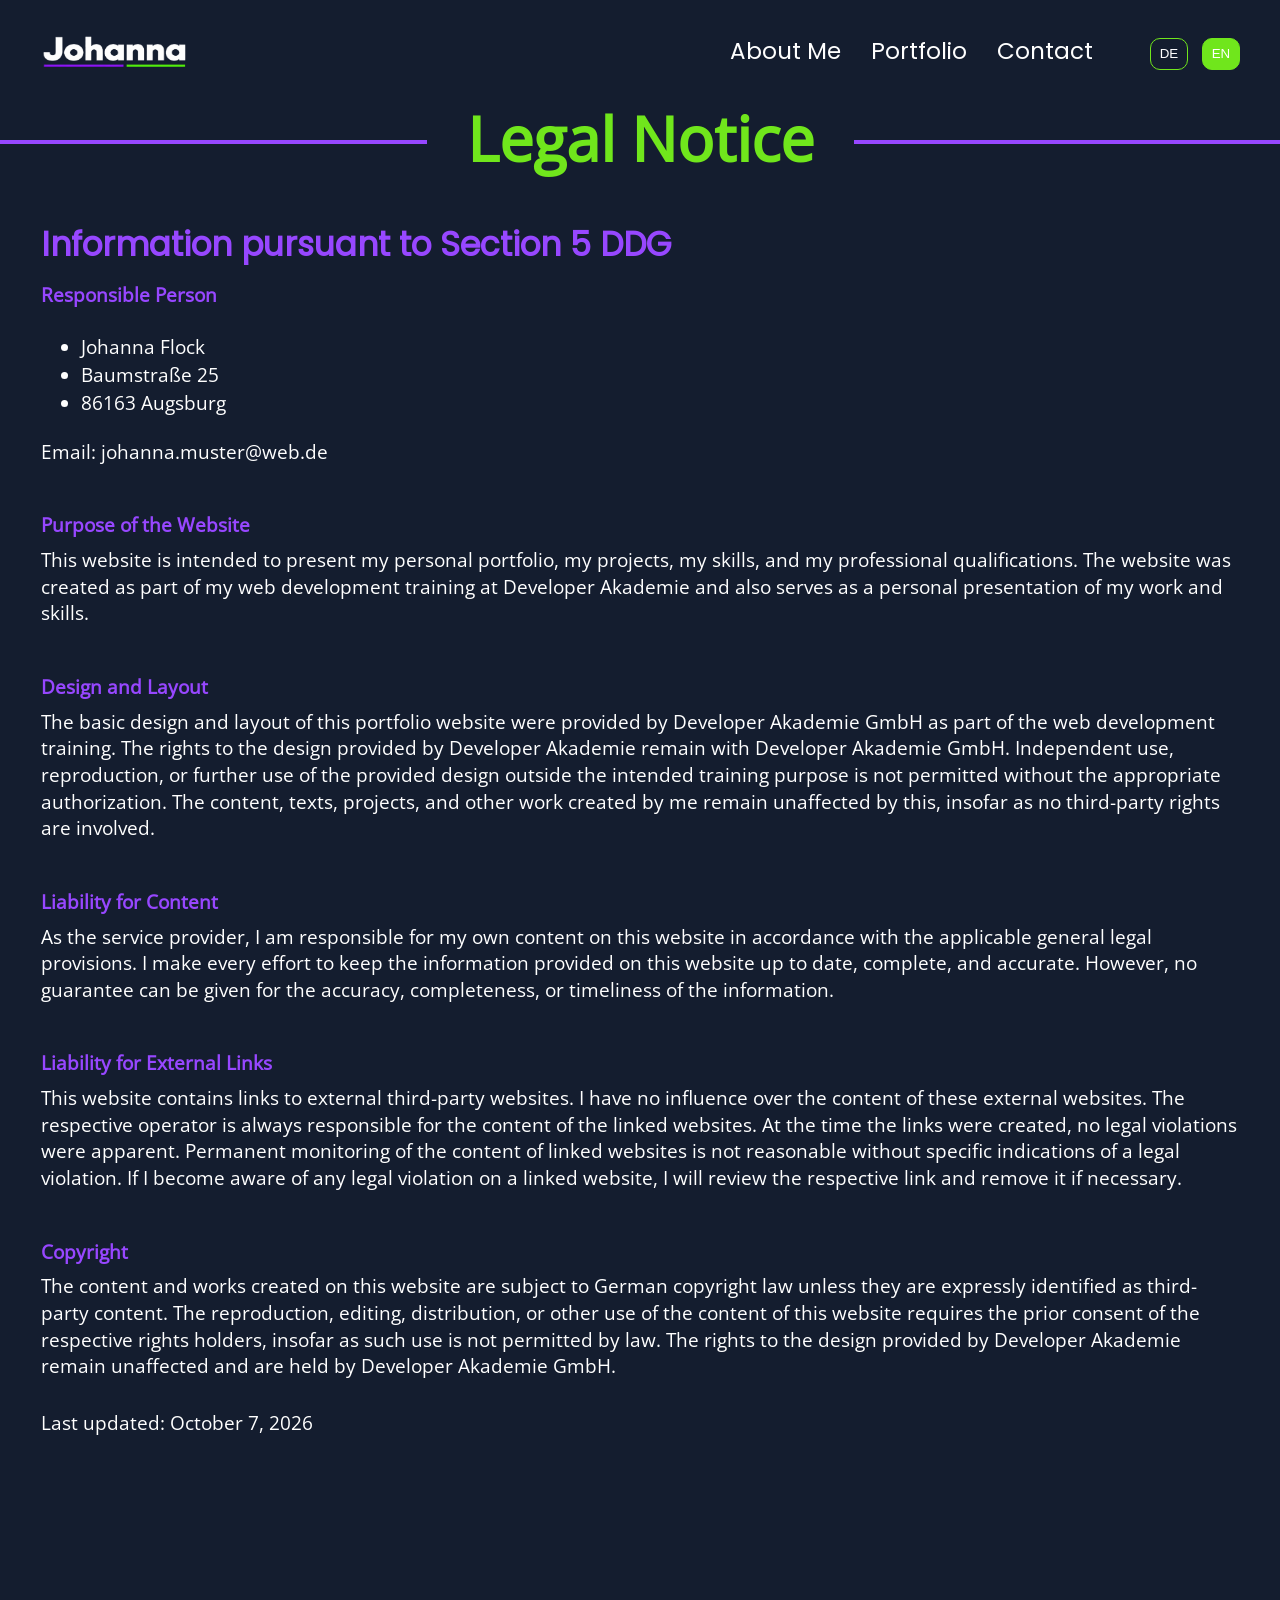
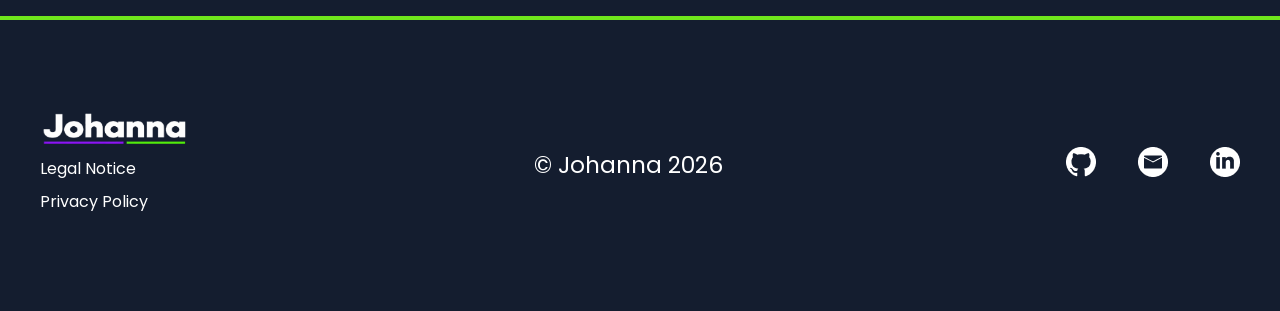
==== commit ff53c5ee: "Fix alignment of legal pages" ====
--- a/legal_notice.html
+++ b/legal_notice.html
@@ -79,15 +79,16 @@
     </header>
 
     <section class="legal_notice_section">
+        <div class="legal_notice_head">
+                <div class="violet_line_legal_notice"></div>
+                <h5 data-i18n="legalNotice">Legal Notice</h5>
+                <div class="violet_line_legal_notice2"></div>
+            </div>
         <div class="legal_notice_wrapper">
             <a href="index.html" class="back_btn_link">
                 <img src="ico/goback.svg" alt="Back Button" class="back_btn">
             </a>
-            <div class="legal_notice_head">
-                <div class="violet_line_legal_notice"></div>
-                <h5 data-i18n="legalNotice">Legal Notice</h5>
-                <div class="violet_line_legal_notice2"></div>
-            </div>
+            
             <div class="legal_notice_content">
                 <h4 class="different_font_size_h4" data-i18n="imprint">Information pursuant to Section 5 DDG</h4>
                 <p class="bold_violet_text" data-i18n="responsable_person">Responsible Person</p>
--- a/css/footer.css
+++ b/css/footer.css
@@ -6,7 +6,7 @@
     align-items: center;
     z-index: 15;
     position: relative;
-    background:#141D2F ;
+    background:#141D2F; 
 }
 
 .footer_wrapper {
--- a/css/legal_notice.css
+++ b/css/legal_notice.css
@@ -1,5 +1,6 @@
 .legal_notice_section {
     display: flex;
+    flex-direction: column;
     margin-bottom: 150px;
 }
 
@@ -59,6 +60,13 @@
     margin:0; 
 }
 
+.privacy_policy_content {
+    display: flex;
+    flex-direction: column;
+    padding: 0 40px;
+}
+
+
 .privacy_policy_wrapper li {
     margin-bottom: 5px;
 }
@@ -70,7 +78,7 @@
 .legal_notice_wrapper {
     width: 100%;
     max-width: 1440px;
-    padding: 0 40px;
+    padding: 0 1px;
     margin: 0 auto;
     display: flex;
     flex-direction: column;
@@ -79,6 +87,7 @@
 .legal_notice_content {
     display: flex;
     flex-direction: column;
+    padding: 0 40px;
 }
 
 .different_font_size_h4 {
@@ -127,9 +136,10 @@
     margin-bottom: 20px;
 }
 
-
 .privacy_policy_section {
     display: flex;
+    flex-direction: column;
+    margin-bottom: 150px;
     min-height: calc(100vh - 291px);
     height: auto;
 }
@@ -137,7 +147,7 @@
 .privacy_policy_wrapper {
     width: 100%;
     max-width: 1440px;
-    padding: 0 40px;
+    padding: 0 1px;
     margin: 0 auto;
     display: flex;
     flex-direction: column;
@@ -157,22 +167,7 @@
     .back_btn_link {
         display: flex;
         justify-content: flex-end;
-        margin-top: 120px;
-    }
-
-    .legal_notice_head h5 {
-        margin-top: 0px;
-    }
-
-    .privacy_policy_head h5 {
-        margin-top: 0px;
-    }
-
-    .violet_line_legal_notice,
-    .violet_line_legal_notice2,
-    .violet_line_privacy,
-    .violet_line_privacy2 {
-        top: 35%;
+        margin-right: 40px;
     }
 
 }
